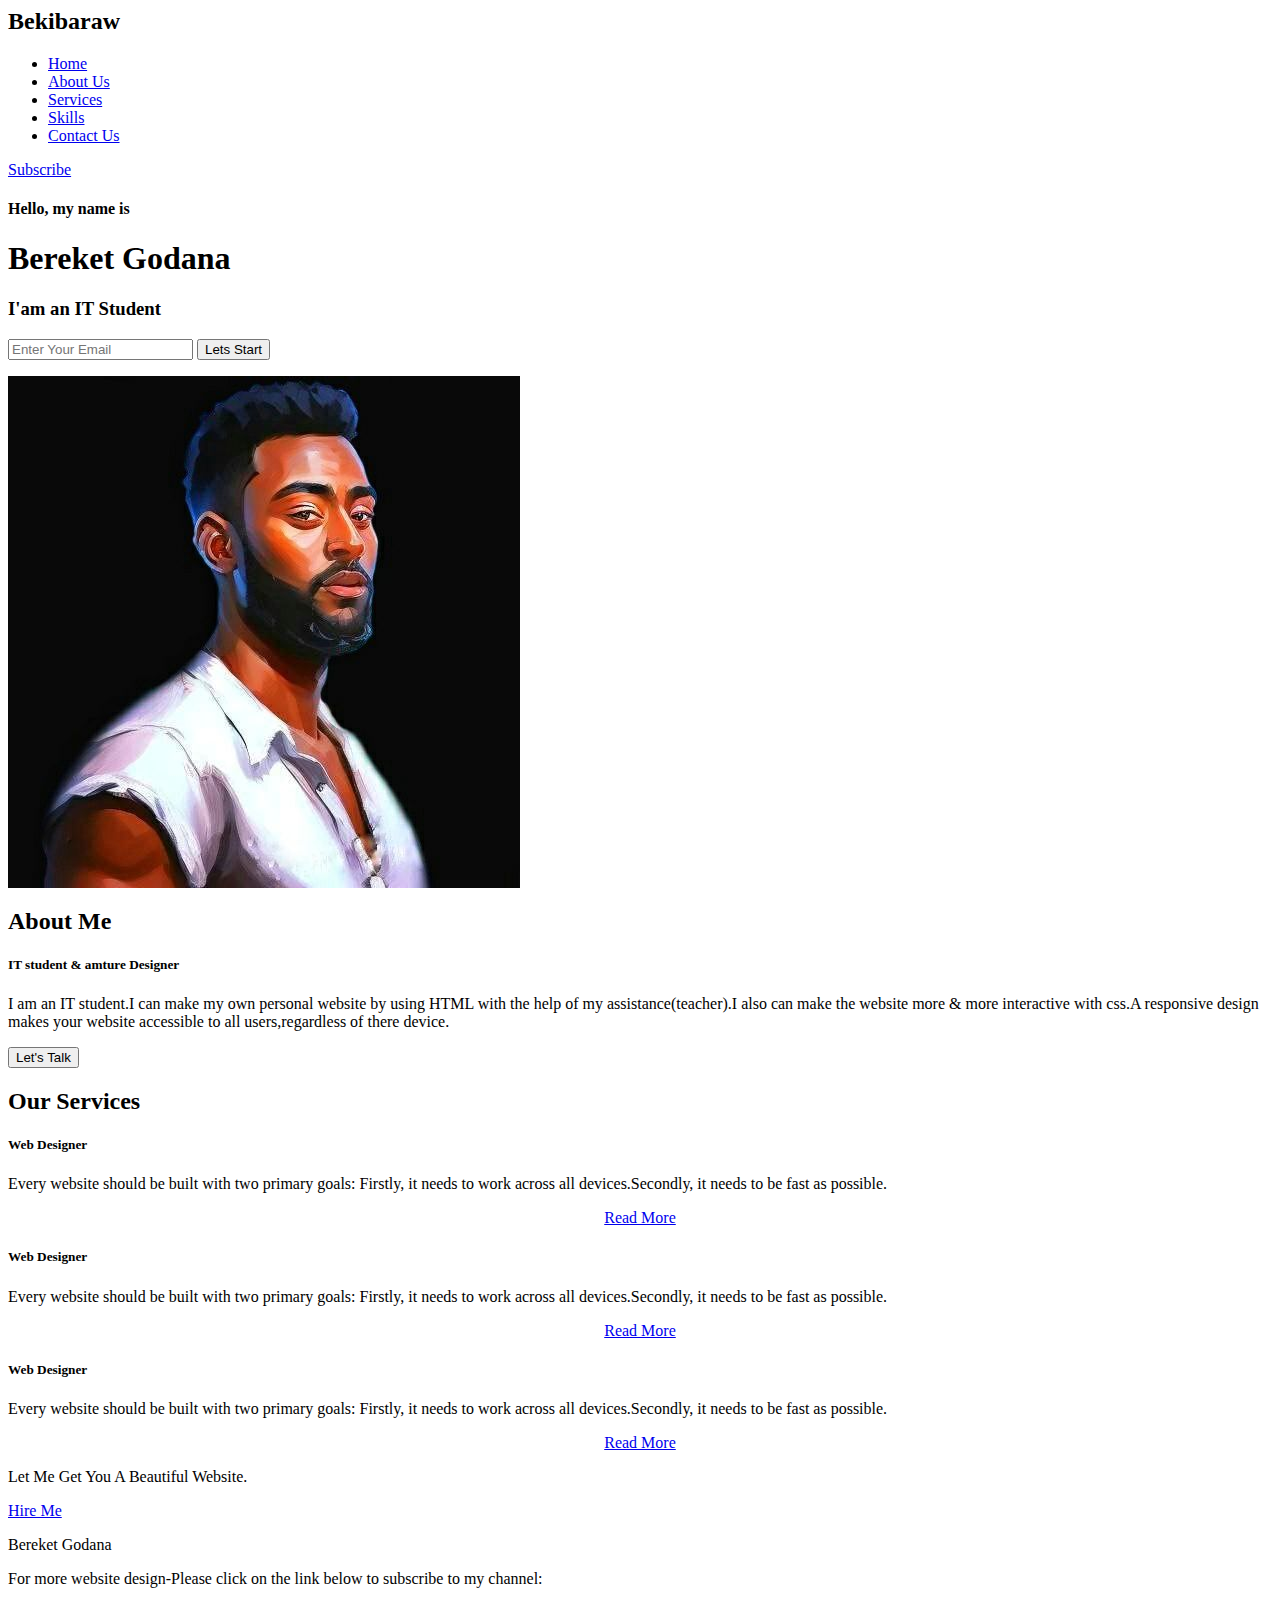
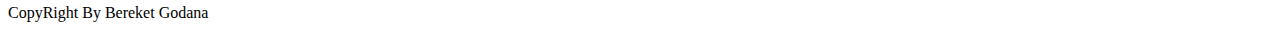
==== own.html @ 4ab773cb "Add files via upload" ====
<html>
  <head>
    <meta charset="UTF-8" />
    <meta name="viewport" content="width=device-width, initial-scale=1.0" />
    <title>frist webpage</title>
    <link rel="stylesheet" href="own.css" />
    <link rel="preconnect" href="https://fonts.gstatic.com" />
    <link
      href="https://fonts.googleapis.com/css2?family=josefin+sans:ital,wght@0,100;0,200;0,300;0,400;0,500;0,600;0,700;1,100;1,200;1,300;1,400;1,500;1,600;1,700&display=swap"
      rel="stylesheet"
    />

    <link
      rel="stylesheet"
      href="https://cdnjs.cloudflare.com/ajax/libs/font-awesome/6.4.0/css/all.min.css"
      integrity="sha512-iecdLmaskl7CVkqkXNQ/ZH/XLlvWZOJyj7Yy7tcenmpD1ypASozpmT/E0iPtmFIB46ZmdtAc9eNBvH0H/ZpiBw=="
      crossorigin="anonymous"
      referrerpolicy="no-referrer"
    />
  </head>
  <body>
    <div class="hero">
      <nav>
        <h2 class="logo">Beki<span>baraw</span></h2>
        <ul>
          <li><a href="#">Home</a></li>
          <li><a href="#">About Us</a></li>
          <li><a href="#">Services</a></li>
          <li><a href="#">Skills</a></li>
          <li><a href="home1.html">Contact Us</a></li>
        </ul>
        <a href="#" class="btn">Subscribe</a>
      </nav>
      <div class="content">
        <h4>Hello, my name is</h4>
        <h1>Bereket <span>Godana</span></h1>
        <h3>I'am an IT Student</h3>
        <div class="newslatter">
          <form>
            <input
              type="email"
              name="email"
              id="mail"
              placeholder="Enter Your Email"
            />
            <input type="submit" name="submit" value="Lets Start" />
          </form>
        </div>
      </div>
    </div>
    <!------about section start----->
    <section class="about">
      <div class="main">
        <img src="bg1111.jpg" />
        <div class="about-text">
          <h2>About Me</h2>
          <h5>IT student <span>& amture Designer</span></h5>
          <p>
            I am an IT student.I can make my own personal website by using HTML
            with the help of my assistance(teacher).I also can make the website
            more & more interactive with css.A responsive design makes your
            website accessible to all users,regardless of there device.
          </p>
          <button type="button">Let's Talk</button>
        </div>
      </div>
    </section>
    <!---service section start---->
    <div class="service">
      <div class="title">
        <h2>Our Services</h2>
      </div>
      <div class="box">
        <div class="card">
          <i class="fas fa-bars"></i>
          <h5>Web Designer</h5>
          <div class="pra">
            <p>
              Every website should be built with two primary goals: Firstly, it
              needs to work across all devices.Secondly, it needs to be fast as
              possible.
            </p>

            <p style="text-align: center">
              <a class="button" href="#">Read More</a>
            </p>
          </div>
        </div>

        <div class="card">
          <i class="fas fa-user"></i>
          <h5>Web Designer</h5>
          <div class="pra">
            <p>
              Every website should be built with two primary goals: Firstly, it
              needs to work across all devices.Secondly, it needs to be fast as
              possible.
            </p>

            <p style="text-align: center">
              <a class="button" href="#">Read More</a>
            </p>
          </div>
        </div>

        <div class="card">
          <i class="fas fa-bell"></i>
          <h5>Web Designer</h5>
          <div class="pra">
            <p>
              Every website should be built with two primary goals: Firstly, it
              needs to work across all devices.Secondly, it needs to be fast as
              possible.
            </p>

            <p style="text-align: center">
              <a class="button" href="#">Read More</a>
            </p>
          </div>
        </div>
      </div>
    </div>
    <!----contact Me------>
    <div class="contact-me">
      <p>Let Me Get You A Beautiful Website.</p>
      <a class="button-two" href="#">Hire Me</a>
    </div>
    <!-----footer start------>
    <footer>
      <p>Bereket Godana</p>
      <p>
        For more website design-Please click on the link below to subscribe to
        my channel:
      </p>
      <div class="social">
        <a href="#"><i class="fab fa-facebook-f"></i></a>
        <a href="#"><i class="fab fa-instagram"></i></a>
        <a href="#"><i class="fab fa-telegram"></i></a>
      </div>
      <p class="end">CopyRight By Bereket Godana</p>
    </footer>
  </body>
</html>
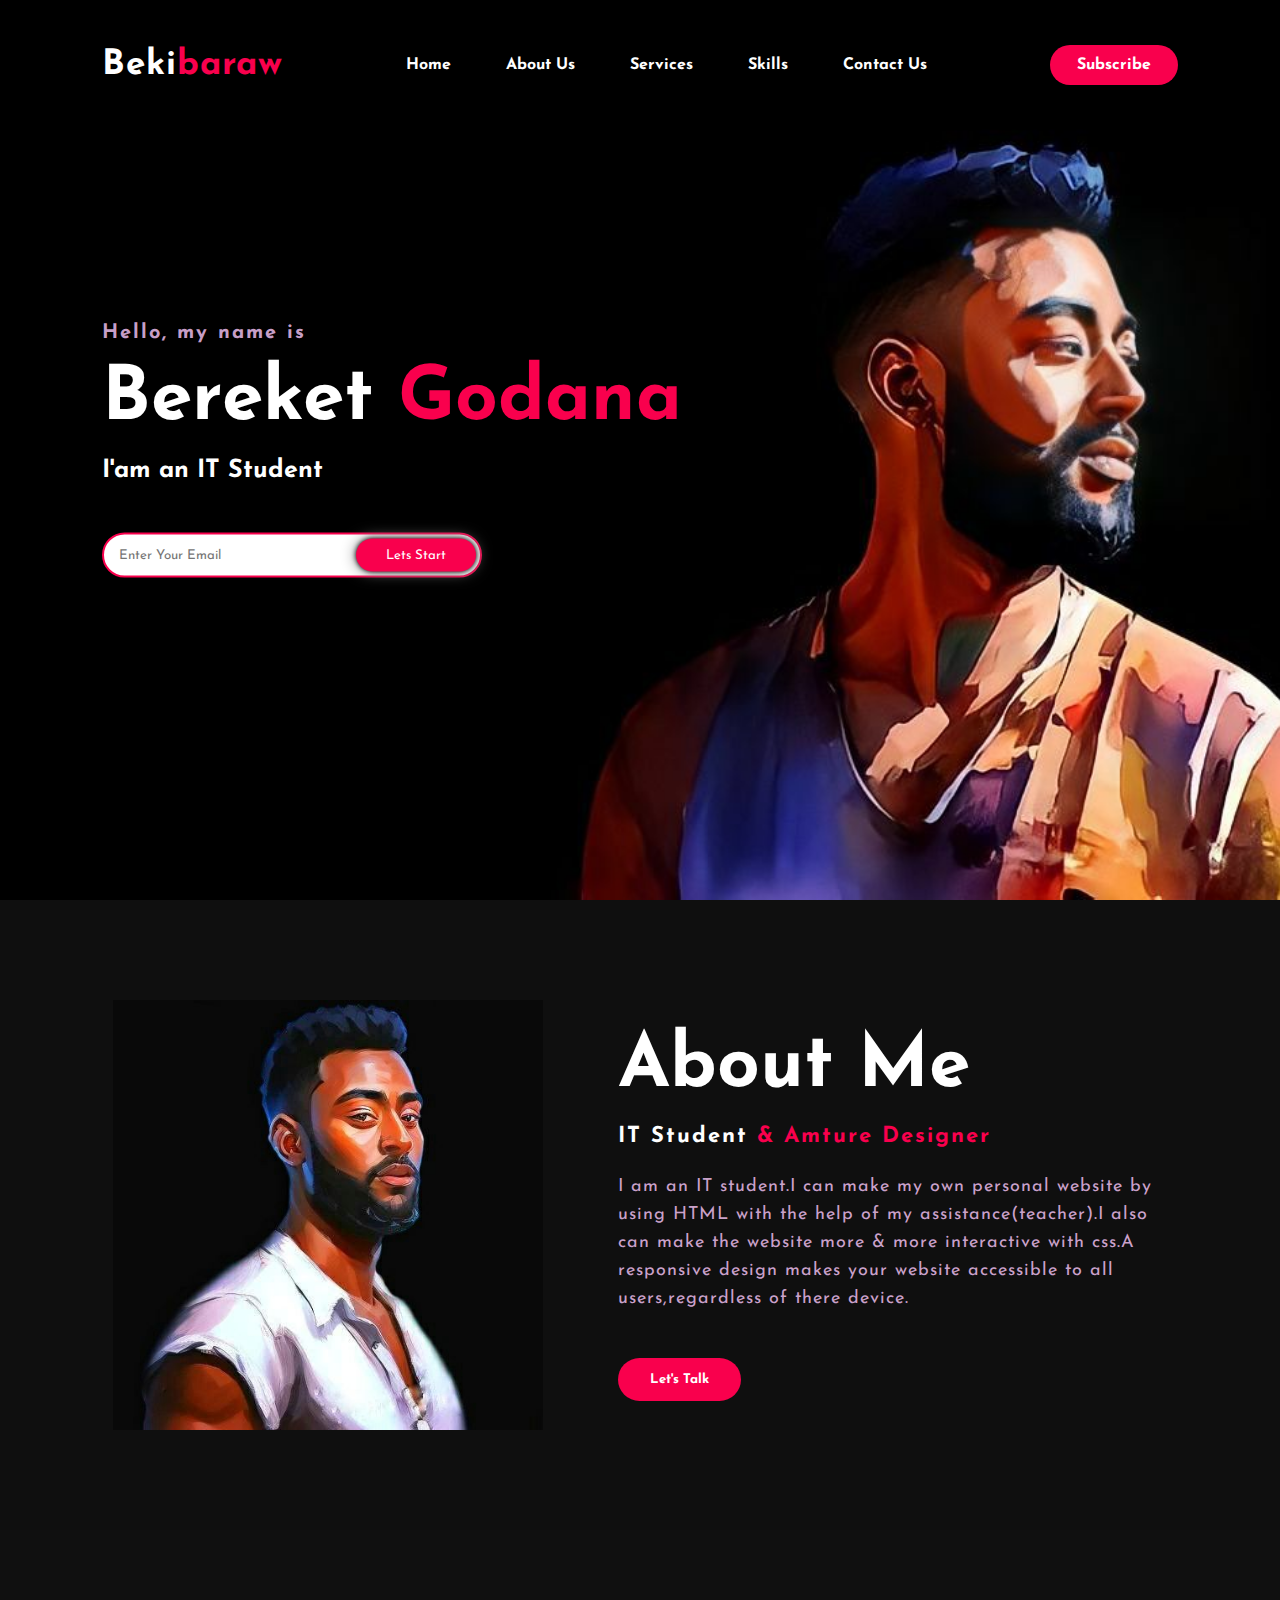
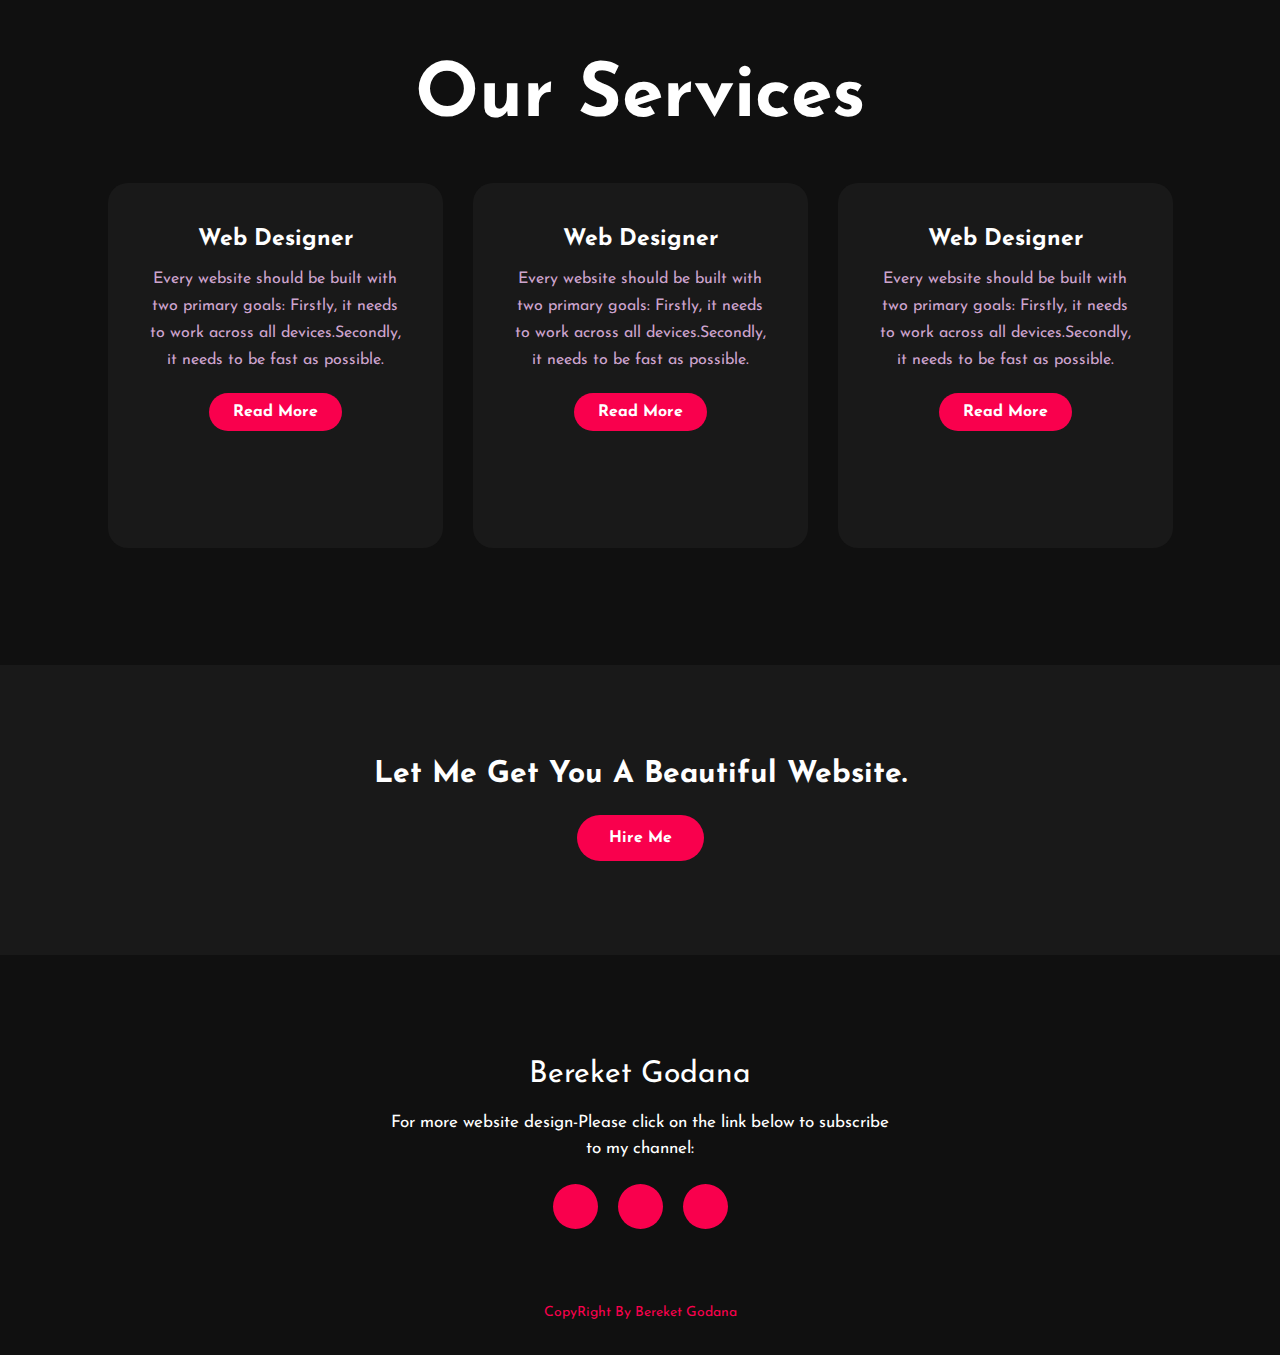
==== commit cd291836: "Add files via upload" ====
--- a/own.html
+++ b/own.html
@@ -82,7 +82,7 @@
             </p>
 
             <p style="text-align: center">
-              <a class="button" href="#">Read More</a>
+              <a class="button" href="about.html">Read More</a>
             </p>
           </div>
         </div>
@@ -98,7 +98,7 @@
             </p>
 
             <p style="text-align: center">
-              <a class="button" href="#">Read More</a>
+              <a class="button" href="about.html">Read More</a>
             </p>
           </div>
         </div>
@@ -114,7 +114,7 @@
             </p>
 
             <p style="text-align: center">
-              <a class="button" href="#">Read More</a>
+              <a class="button" href="about.html">Read More</a>
             </p>
           </div>
         </div>
@@ -135,7 +135,9 @@
       <div class="social">
         <a href="#"><i class="fab fa-facebook-f"></i></a>
         <a href="#"><i class="fab fa-instagram"></i></a>
-        <a href="#"><i class="fab fa-telegram"></i></a>
+        <a href="https://t.me/c/1888787448/135"
+          ><i class="fab fa-telegram"></i
+        ></a>
       </div>
       <p class="end">CopyRight By Bereket Godana</p>
     </footer>
--- a/own.css
+++ b/own.css
@@ -0,0 +1,378 @@
+*{
+    padding: 0;
+    margin: 0;
+    font-family: 'josefin sans', sans-serif;
+    box-sizing: border-box; 
+}
+.hero{
+    height:100vh;
+    width:100%;
+    background-image: url(bg1010.jpg);
+    background-size: cover;
+    background-position: center;
+}
+    nav{
+        display: flex;
+        align-items: center;
+        justify-content: space-between;
+        padding-top: 45px;
+        padding-left: 8%;
+        padding-right: 8%;
+    }
+    .logo{
+        color:white;
+        font-size: 35px;
+        letter-spacing: 1px;
+        cursor: pointer;
+    }
+    span{
+        color: #f9004d;
+    }
+    nav ul li{
+        list-style-type:none;
+        display: inline-block;
+        padding: 10px 25px;
+    }
+    nav ul li a{
+        color: white;
+        text-decoration:none;
+        font-weight:bold;
+        text-transform: capitalize;
+    }
+    nav ul li a:hover{
+        color: #f9004d;
+    transition: .4s;
+    }
+    .btn{
+        background-color: #f9004d;
+        color:white;
+        text-decoration:none;
+        border: 2px solid transparent;
+        font-weight: bold;
+        padding:10px 25px;
+        border-radius: 30px;
+        transition: transform .4s;
+    }
+    .btn:hover{
+        transform:scale(1.2);
+    }
+    .content{
+        position: absolute;
+        top: 50%;
+        left:8%;
+        transform: translatey(-50%);
+    }
+    h1{
+       color: white;
+        margin: 20px 0px 20px;
+        font-size: 75px;
+    }
+    h3{
+        color: white;
+        font-size: 25px;
+        margin-bottom: 50px;
+    }
+    h4{
+        color:#fcfc;
+        letter-spacing:2px;
+        font-size: 20px;
+    }
+    .newslatter form{
+        width: 380px;
+        max-width: 100%;
+        position: relative;
+    }
+     .newslatter form input:first-child{
+         display: inline-block;
+         width: 100%;
+         padding:14px 130px 14px 15px;
+         border:2px solid #f9004d;
+         outline: none;
+         border-radius: 30px;
+    }
+    .newslatter form input:last-child{
+        position: absolute;
+        display: inline-block;
+        outline: none;
+        border: none;
+        padding:10px 30px;
+        border-radius:30px;
+        background-color:#f9004d;
+        color: white;
+        box-shadow: 0px 0px 5px #000, 0px 0px 15px #858585;
+        top: 6px;
+        right: 6px;
+        
+    }
+    .about{
+        width:100%;
+        padding:100px 0px;
+        background-color: #0f0f0f;
+    }
+    .about img{
+        height:auto;
+        width:430px;
+    }
+    .about-text{
+        width:550px;
+    }
+    .main{
+        width:1130px;
+        max-width:95%;
+        margin: 0 auto;
+        display:flex;
+        align-items:center;
+        justify-content: space-around;
+    }
+    .about-text h2{
+        color:white;
+        font-size: 75px;
+        text-transform: capitalize;
+        margin-bottom: 20px;
+    }
+    .about-text h5{
+        color:white;
+        letter-spacing: 2px;
+        font-size: 22px;
+        margin-bottom: 25px;
+        text-transform: capitalize;
+    }
+    .about-text p{
+        color:#fcfc;
+        letter-spacing: 1px;
+        line-height: 28px;
+        font-size: 18px;
+        margin-bottom: 45px;
+    }
+    button{
+        background-color: #f9004d;
+        color: white;
+        text-decoration: none;
+        border:2px solid transparent;
+        font-weight: bold;
+        padding:13px 30px;
+        border-radius: 30px;
+        transition:.4s;
+    }
+    button:hover{
+        background-color: transparent;
+        border: 2px solid #f9004d;
+        cursor: pointer;
+    }
+
+    .service{
+        background: #101010;
+        width: 100%;
+        padding:100px 0px;
+    }
+    .title h2{
+        color:white;
+        font-size: 75px;
+        width: 1130px;
+        margin: 30px auto;
+        text-align: center; 
+    }
+    .box{
+        display: flex;
+        justify-content: center;
+        align-items: center;
+        min-height: 400px;
+    }
+    .card{
+        height: 365px;
+        width: 335px;
+        padding: 20px 35px;
+        background: #191919;
+        border-radius: 20px;
+        margin: 15px;
+        position: relative;
+        overflow: hidden;
+        text-align: center; 
+    }
+    .card i{
+        font-size: 50px;
+        display: block;
+        text-align: center;
+        margin: 25px 0px;
+        color: #f9004d;
+    }
+    h5{
+        color:white;
+        font-size: 23px;
+        margin-bottom: 15px;
+    }
+    .pra p{
+        color: #fcfc;
+        font-size: 16px;
+        line-height: 27px;
+        margin-bottom: 25px;
+    }
+    .card .button{
+        background-color: #f9004d;
+        color: white;
+        text-decoration: none;
+        border:2px solid transparent;
+        font-weight: bold;
+        padding:9px 22px;
+        border-radius: 30px;
+        transition:.4s; 
+    }
+    .card .button:hover{
+        background-color: transparent;
+        border: 2px solid #f9004d;
+        cursor: pointer;
+    }
+    .contact-me{
+        width: 100%;
+        height: 290px;
+        align-items: center;
+        justify-content: center;
+        flex-direction: column;
+        background:#191919;
+        display: flex;
+    }
+    .contact-me p{
+        color:white;
+        font-size:30px;
+        font-weight:bold;
+        margin-bottom:25px;      
+    }
+    .contact-me .button-two{
+        background-color: #f9004d;
+        color: white;
+        text-decoration: none;
+        border:2px solid transparent;
+        font-weight: bold;
+        padding:13px 30px;
+        border-radius: 30px;
+        transition:.4s; 
+    }
+    .contact-me .button-two:hover{
+        background-color: transparent;
+        border: 2px solid #f9004d;
+        cursor: pointer;
+    }
+    footer{
+        position:relative;
+        width: 100%;
+        height: 400px;
+        background: #101010;
+        display: flex;
+        flex-direction: column;
+        align-items: center;
+        justify-content: center;
+    }
+    footer p:nth-child(1){
+        font-size: 30px;
+        color:white;
+        margin-bottom: 20px;
+        font-weight;
+    }
+    footer p:nth-child(2){
+        color: white;
+        font-size: 17px;
+        width: 500px;
+        text-align: center;
+        line-height: 26px;
+    }
+    .social{
+        display: flex;
+    }
+    .social a{
+        width: 45px;
+        height: 45px;
+        display: flex;
+        align-items: center;
+        justify-content: center;
+        background: #f9004d;
+        border-radius: 50%;
+        margin: 22px 10px;
+        color: white;
+        text-decoration: none;
+        font-size: 20px;
+    }
+    .social a:hover{
+        transform: scale(1.3);
+        transition: .3s;
+    }
+    .end{
+        color: #f9004d;
+        position:absolute;
+        bottom: 35px;
+        font-size: 14px;
+    }
+    section{
+       padding: 40px 15%; 
+    }
+    .contact{
+        background: #101010;
+        height: 125%;
+        width: 100%;
+        min-height: 100vh;
+        display: grid;
+        grid-template-columns: repeat(2, 2fr);
+        align-items: center;
+        grid-gap: 6rem;
+    }
+    .contact-img img{
+        height: auto;
+        border-radius: 10px;
+    }
+    .contact-form h2{
+        font-size: 80px;
+        color: #fff;
+        margin-bottom: 20px;
+    }
+    .contact-form p{
+        color: #c6c9d8bf;
+        letter-spacing: 1px;
+        line-height: 26px;
+        font-size: 1.1rem;
+        margin-bottom: 3.8rem;
+    }
+    .contact-form form{
+        position: relative;
+    }
+    .contact-form form input, form textarea{
+        width: 100%;
+        padding: 17px;
+        border: none;
+        outline: none;
+        background: #191919;
+        color: #fff;
+        font-size: 1.1rem;
+        margin-bottom: 0.7rem;
+        border-radius: 10px;
+    }
+    .contact-form textarea{
+        resize: none;
+        height: 200px;
+    }
+    .contact-form form .btn{
+        display: inline-block;
+        background: #f9004d;
+        font-size: 1.1rem;
+        letter-spacing: 1px;
+        text-transform: uppercase;
+        font-weight: 600;
+        border: 2px solid transparent;
+        border-radius: 10px;
+        width: 220px;
+        transition: ease .20s;
+        cursor: pointer;
+    }
+    .contact-form form .btn:hover{
+        border: 2px solid #f9004d;
+        background: transparent;
+        transform: scale(1.1);
+    }
+
+    
+    
+    
+        
+    
+        
+
+
+    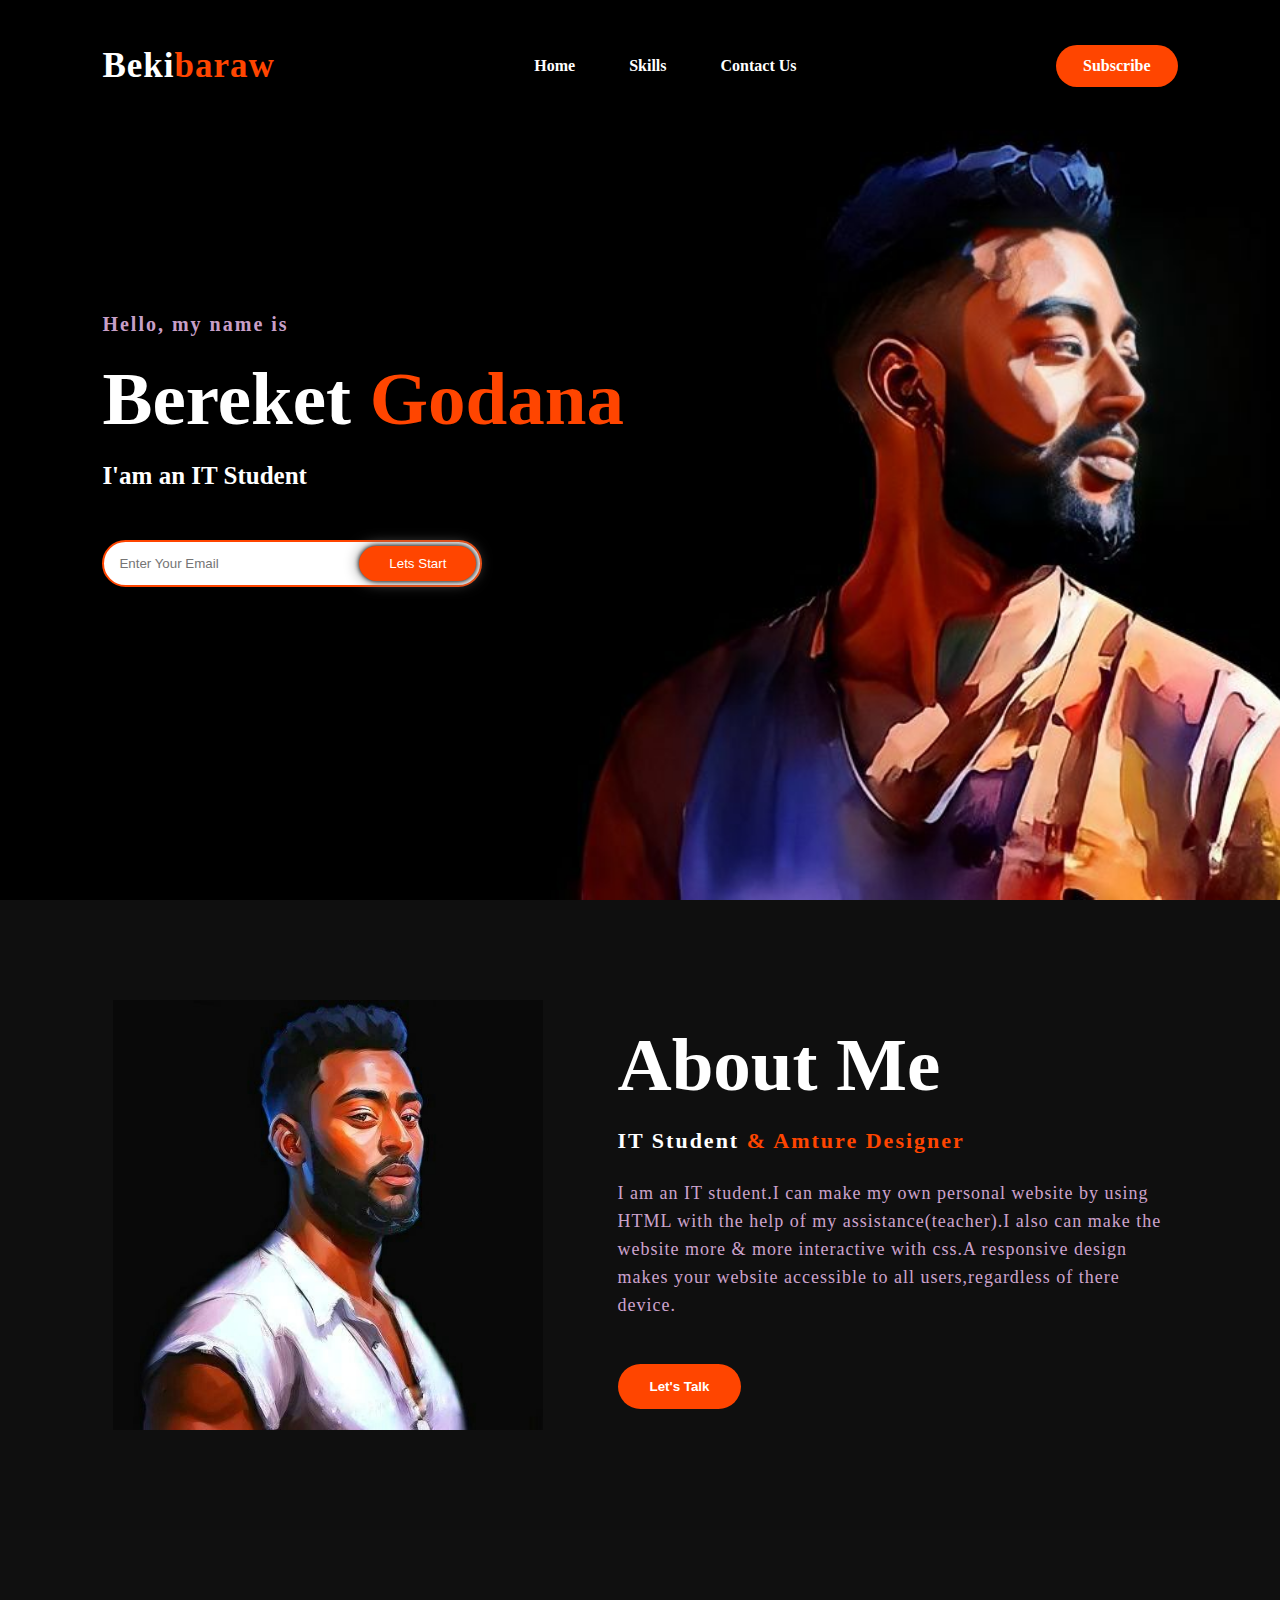
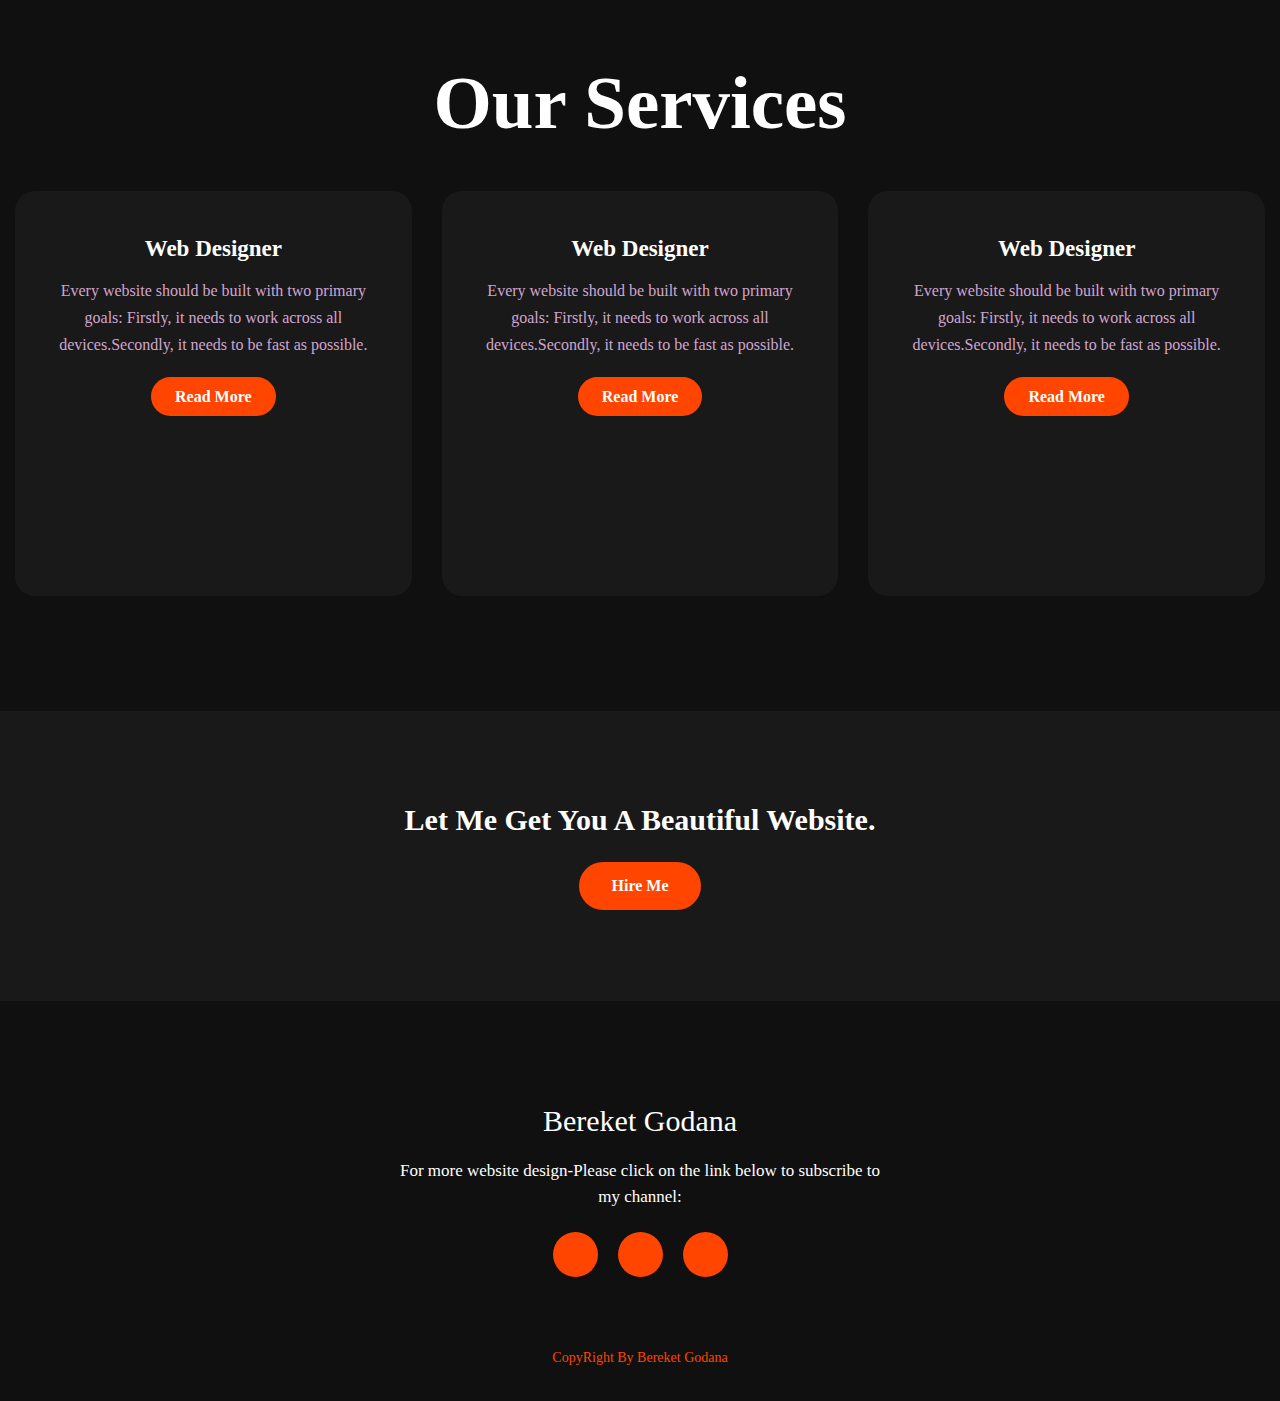
==== commit d1cf9819: "Add files via upload" ====
--- a/own.html
+++ b/own.html
@@ -5,11 +5,6 @@
     <title>frist webpage</title>
     <link rel="stylesheet" href="own.css" />
     <link rel="preconnect" href="https://fonts.gstatic.com" />
-    <link
-      href="https://fonts.googleapis.com/css2?family=josefin+sans:ital,wght@0,100;0,200;0,300;0,400;0,500;0,600;0,700;1,100;1,200;1,300;1,400;1,500;1,600;1,700&display=swap"
-      rel="stylesheet"
-    />
-
     <link
       rel="stylesheet"
       href="https://cdnjs.cloudflare.com/ajax/libs/font-awesome/6.4.0/css/all.min.css"
@@ -24,9 +19,7 @@
         <h2 class="logo">Beki<span>baraw</span></h2>
         <ul>
           <li><a href="#">Home</a></li>
-          <li><a href="#">About Us</a></li>
-          <li><a href="#">Services</a></li>
-          <li><a href="#">Skills</a></li>
+          <li><a href="bekiskill.html">Skills</a></li>
           <li><a href="home1.html">Contact Us</a></li>
         </ul>
         <a href="#" class="btn">Subscribe</a>
@@ -135,8 +128,7 @@
       <div class="social">
         <a href="#"><i class="fab fa-facebook-f"></i></a>
         <a href="#"><i class="fab fa-instagram"></i></a>
-        <a href="https://t.me/c/1888787448/135"
-          ><i class="fab fa-telegram"></i
+        <a href="#"><i class="fab fa-telegram"></i
         ></a>
       </div>
       <p class="end">CopyRight By Bereket Godana</p>
--- a/own.css
+++ b/own.css
@@ -1,7 +1,7 @@
 *{
     padding: 0;
     margin: 0;
-    font-family: 'josefin sans', sans-serif;
+    font-
     box-sizing: border-box; 
 }
 .hero{
@@ -26,7 +26,7 @@
         cursor: pointer;
     }
     span{
-        color: #f9004d;
+        color: orangered;
     }
     nav ul li{
         list-style-type:none;
@@ -40,11 +40,11 @@
         text-transform: capitalize;
     }
     nav ul li a:hover{
-        color: #f9004d;
+        color: orangered;
     transition: .4s;
     }
     .btn{
-        background-color: #f9004d;
+        background-color: orangered;
         color:white;
         text-decoration:none;
         border: 2px solid transparent;
@@ -86,7 +86,7 @@
          display: inline-block;
          width: 100%;
          padding:14px 130px 14px 15px;
-         border:2px solid #f9004d;
+         border:2px solid orangered;
          outline: none;
          border-radius: 30px;
     }
@@ -97,7 +97,7 @@
         border: none;
         padding:10px 30px;
         border-radius:30px;
-        background-color:#f9004d;
+        background-color:orangered;
         color: white;
         box-shadow: 0px 0px 5px #000, 0px 0px 15px #858585;
         top: 6px;
@@ -145,7 +145,7 @@
         margin-bottom: 45px;
     }
     button{
-        background-color: #f9004d;
+        background-color: orangered;
         color: white;
         text-decoration: none;
         border:2px solid transparent;
@@ -156,7 +156,7 @@
     }
     button:hover{
         background-color: transparent;
-        border: 2px solid #f9004d;
+        border: 2px solid orangered;
         cursor: pointer;
     }
 
@@ -194,7 +194,7 @@
         display: block;
         text-align: center;
         margin: 25px 0px;
-        color: #f9004d;
+        color: orangered;
     }
     h5{
         color:white;
@@ -208,7 +208,7 @@
         margin-bottom: 25px;
     }
     .card .button{
-        background-color: #f9004d;
+        background-color: orangered;
         color: white;
         text-decoration: none;
         border:2px solid transparent;
@@ -219,7 +219,7 @@
     }
     .card .button:hover{
         background-color: transparent;
-        border: 2px solid #f9004d;
+        border: 2px solid orangered;
         cursor: pointer;
     }
     .contact-me{
@@ -238,7 +238,7 @@
         margin-bottom:25px;      
     }
     .contact-me .button-two{
-        background-color: #f9004d;
+        background-color: orangered;
         color: white;
         text-decoration: none;
         border:2px solid transparent;
@@ -249,7 +249,7 @@
     }
     .contact-me .button-two:hover{
         background-color: transparent;
-        border: 2px solid #f9004d;
+        border: 2px solid orangered;
         cursor: pointer;
     }
     footer{
@@ -284,7 +284,7 @@
         display: flex;
         align-items: center;
         justify-content: center;
-        background: #f9004d;
+        background: orangered;
         border-radius: 50%;
         margin: 22px 10px;
         color: white;
@@ -296,7 +296,7 @@
         transition: .3s;
     }
     .end{
-        color: #f9004d;
+        color: orangered;
         position:absolute;
         bottom: 35px;
         font-size: 14px;
@@ -350,7 +350,7 @@
     }
     .contact-form form .btn{
         display: inline-block;
-        background: #f9004d;
+        background: orangered;
         font-size: 1.1rem;
         letter-spacing: 1px;
         text-transform: uppercase;
@@ -362,7 +362,7 @@
         cursor: pointer;
     }
     .contact-form form .btn:hover{
-        border: 2px solid #f9004d;
+        border: 2px solid orangered;
         background: transparent;
         transform: scale(1.1);
     }
